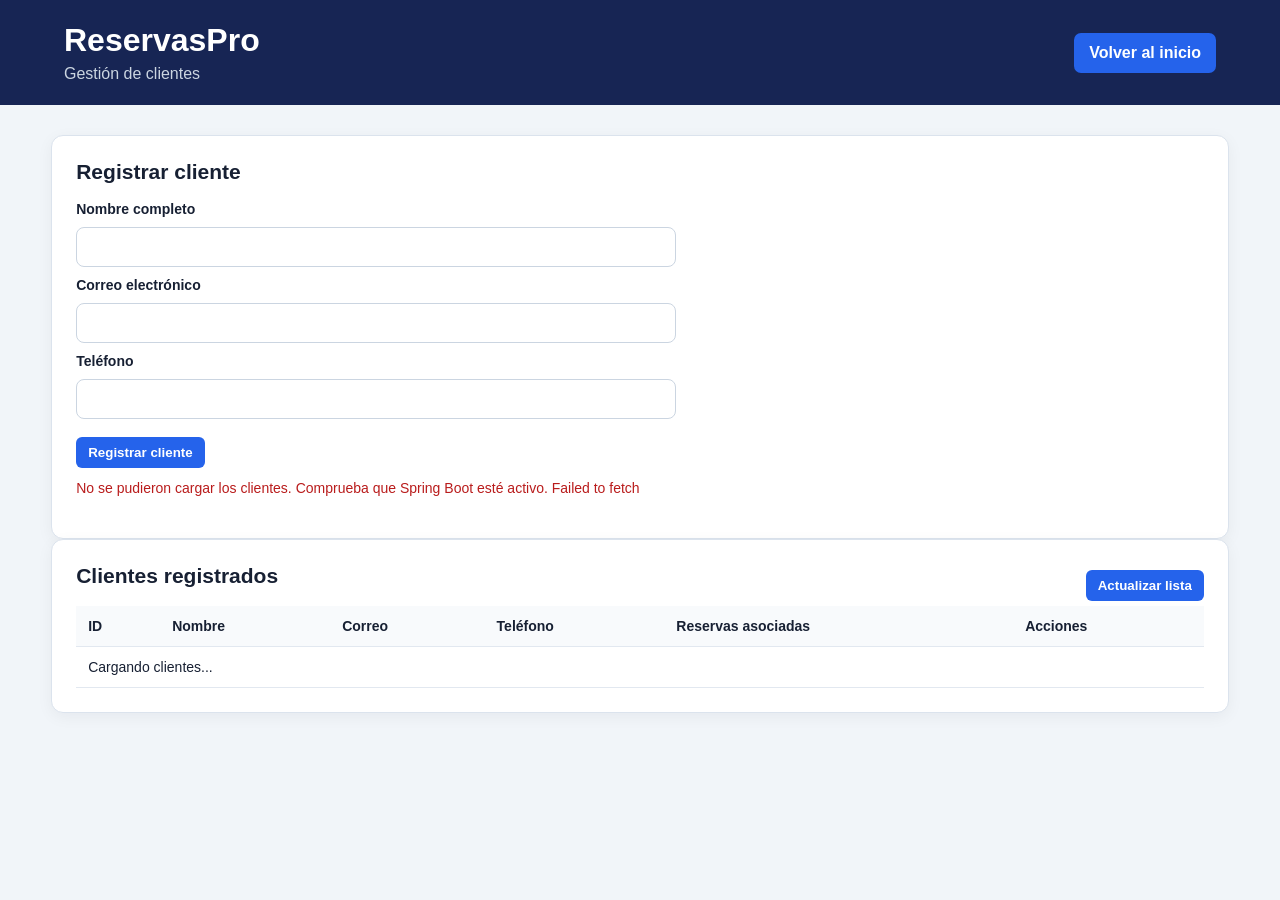
==== clientes/clientes.html @ a511786d "feat: completar gestion de clientes" ====
<!DOCTYPE html>
<html lang="es">
<head>
    <meta charset="UTF-8">
    <meta name="viewport" content="width=device-width, initial-scale=1.0">
    <title>ReservasPro | Clientes</title>

    <link rel="stylesheet" href="../CSS/global.css">
    <link rel="stylesheet" href="../CSS/clientes.css">
</head>
<body>
    <header class="encabezado">
        <div>
            <h1>ReservasPro</h1>
            <p>Gestión de clientes</p>
        </div>

        <a class="boton" href="../frontend/index.html">
            Volver al inicio
        </a>
    </header>

    <main class="contenedor">

        <section class="panel">
            <h2 id="tituloFormulario">Registrar cliente</h2>

            <form id="formCliente">
                <label for="nombre">Nombre completo</label>
                <input
                    id="nombre"
                    name="nombre"
                    type="text"
                    maxlength="100"
                    required
                >

                <label for="correo">Correo electrónico</label>
                <input
                    id="correo"
                    name="correo"
                    type="email"
                    maxlength="120"
                    required
                >

                <label for="telefono">Teléfono</label>
                <input
                    id="telefono"
                    name="telefono"
                    type="tel"
                    maxlength="20"
                    required
                >

                <div class="acciones-formulario">
                    <button id="btnGuardar" type="submit">
                        Registrar cliente
                    </button>

                    <button id="btnCancelar" type="button" hidden>
                        Cancelar edición
                    </button>
                </div>
            </form>

            <p id="mensaje" class="mensaje" role="status"
               aria-live="polite"></p>
        </section>

        <section class="panel">
            <div class="encabezado-tabla">
                <h2>Clientes registrados</h2>

                <button id="btnActualizar" type="button">
                    Actualizar lista
                </button>
            </div>

            <div class="tabla-contenedor">
                <table>
                    <thead>
                        <tr>
                            <th>ID</th>
                            <th>Nombre</th>
                            <th>Correo</th>
                            <th>Teléfono</th>
                            <th>Reservas asociadas</th>
                            <th>Acciones</th>
                        </tr>
                    </thead>

                    <tbody id="tablaClientes">
                        <tr>
                            <td colspan="6">Cargando clientes...</td>
                        </tr>
                    </tbody>
                </table>
            </div>
        </section>

    </main>

    <script src="clientes.js"></script>
</body>
</html>
---- CSS/global.css ----
:root {
    --primario: #2563eb;
    --primario-hover: #1d4ed8;
    --fondo: #f1f5f9;
    --superficie: #ffffff;
    --texto: #172033;
    --texto-secundario: #64748b;
    --borde: #dbe3ed;
    --verde: #15803d;
    --rojo: #b91c1c;
    --radio: 12px;
}

* {
    box-sizing: border-box;
}

body {
    margin: 0;
    font-family: Arial, Helvetica, sans-serif;
    background: var(--fondo);
    color: var(--texto);
}

.encabezado {
    background: #172554;
    color: white;
    padding: 22px 5%;
    display: flex;
    justify-content: space-between;
    align-items: center;
    gap: 16px;
}

.encabezado h1,
.encabezado p {
    margin: 0;
}

.encabezado p {
    margin-top: 6px;
    color: #cbd5e1;
}

.contenedor {
    width: min(1200px, 92%);
    margin: 30px auto;
}

.panel,
.tarjeta {
    background: var(--superficie);
    padding: 24px;
    border: 1px solid var(--borde);
    border-radius: var(--radio);
    box-shadow: 0 4px 16px rgb(15 23 42 / 5%);
}

h2 {
    margin-top: 0;
    font-size: 21px;
}

form {
    display: grid;
    gap: 10px;
    max-width: 600px;
}

label {
    font-size: 14px;
    font-weight: 600;
}

input,
select,
textarea {
    width: 100%;
    padding: 11px;
    border: 1px solid var(--borde);
    border-radius: 7px;
    background: white;
    color: var(--texto);
    font-size: 15px;
}

button,
.boton {
    display: inline-block;
    border: none;
    border-radius: 7px;
    background: var(--primario);
    color: white;
    padding: 11px 15px;
    font-weight: 600;
    text-decoration: none;
    cursor: pointer;
}

button:hover,
.boton:hover {
    background: var(--primario-hover);
}

button:disabled {
    opacity: .6;
    cursor: wait;
}

.secundario {
    background: #e2e8f0;
    color: var(--texto);
}

.secundario:hover {
    background: #cbd5e1;
}

.eliminar {
    background: var(--rojo);
}

.barra-titulo {
    display: flex;
    justify-content: space-between;
    align-items: center;
    gap: 12px;
}

.tabla-contenedor {
    overflow-x: auto;
}

table {
    width: 100%;
    border-collapse: collapse;
    font-size: 14px;
}

th,
td {
    padding: 13px 12px;
    border-bottom: 1px solid var(--borde);
    text-align: left;
}

th {
    background: #f8fafc;
}

.acciones {
    display: flex;
    gap: 6px;
}

.acciones button {
    padding: 7px 10px;
}

.mensaje {
    min-height: 20px;
    font-size: 14px;
}

.exito {
    color: var(--verde);
}

.error {
    color: var(--rojo);
}

.estado {
    font-size: 14px;
    background: #334155;
    border-radius: 20px;
    padding: 9px 13px;
    color: white;
}

.tarjetas {
    display: grid;
    grid-template-columns: repeat(auto-fit, minmax(220px, 1fr));
    gap: 20px;
}

.tarjeta p {
    color: var(--texto-secundario);
    line-height: 1.5;
}

[hidden] {
    display: none !important;
}

@media (max-width: 650px) {
    .encabezado {
        align-items: flex-start;
        flex-direction: column;
    }

    .panel,
    .tarjeta {
        padding: 16px;
    }

    .barra-titulo {
        align-items: flex-start;
        flex-direction: column;
    }
}
---- CSS/clientes.css ----
#formCliente {
    display: grid;
    gap: 10px;
}

#formCliente input {
    width: 100%;
    padding: 10px 12px;
    border: 1px solid #cbd5e1;
    border-radius: 8px;
    font: inherit;
    box-sizing: border-box;
}

#formCliente input:focus {
    outline: 2px solid #93c5fd;
    border-color: #2563eb;
}

.acciones-formulario,
.acciones {
    display: flex;
    flex-wrap: wrap;
    gap: 8px;
}

.acciones-formulario {
    margin-top: 8px;
}

.acciones button,
.acciones-formulario button,
.encabezado-tabla button {
    padding: 8px 12px;
    border: 0;
    border-radius: 6px;
    cursor: pointer;
}

.acciones .eliminar {
    background: #dc2626;
    color: white;
}

.acciones .eliminar:disabled {
    background: #9ca3af;
    cursor: not-allowed;
}

.encabezado-tabla {
    display: flex;
    justify-content: space-between;
    align-items: center;
    gap: 12px;
    flex-wrap: wrap;
}

.tabla-contenedor {
    overflow-x: auto;
}

.tabla-contenedor table {
    width: 100%;
    border-collapse: collapse;
}

.tabla-contenedor th,
.tabla-contenedor td {
    padding: 12px;
    border-bottom: 1px solid #e2e8f0;
    text-align: left;
}

.estado-reservas {
    display: inline-block;
    padding: 5px 9px;
    border-radius: 6px;
    font-size: 0.85rem;
    white-space: nowrap;
}

.estado-reservas.sin-reservas {
    color: #166534;
    background: #dcfce7;
}

.estado-reservas.con-reservas {
    color: #92400e;
    background: #fef3c7;
}

.estado-reservas.error-reservas {
    color: #991b1b;
    background: #fee2e2;
}

.mensaje {
    margin-top: 12px;
}

.mensaje.exito {
    color: #15803d;
}

.mensaje.error {
    color: #b91c1c;
}

button:disabled {
    opacity: 0.6;
    cursor: not-allowed;
}

[hidden] {
    display: none !important;
}
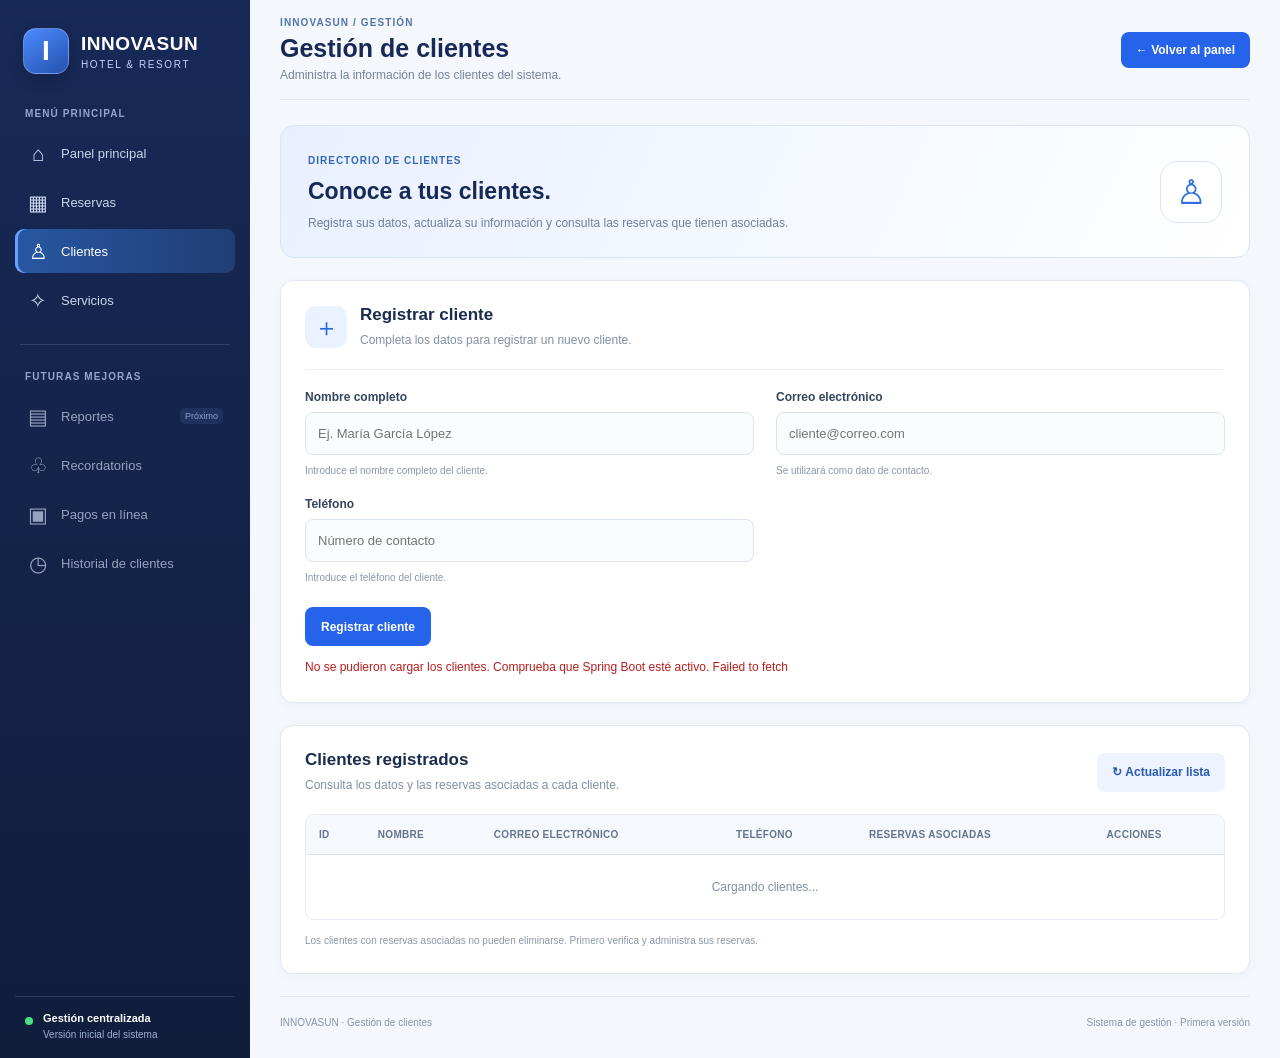
==== commit 9476f6c8: "feat: rediseñar interfaz de Hotel Innovasun" ====
--- a/clientes/clientes.html
+++ b/clientes/clientes.html
@@ -3,87 +3,232 @@
 <head>
     <meta charset="UTF-8">
     <meta name="viewport" content="width=device-width, initial-scale=1.0">
-    <title>ReservasPro | Clientes</title>
+    <meta name="theme-color" content="#172957">
+
+    <title>INNOVASUN | Clientes</title>
 
     <link rel="stylesheet" href="../CSS/global.css">
     <link rel="stylesheet" href="../CSS/clientes.css">
+    <script src="clientes.js" defer></script>
 </head>
-<body>
-    <header class="encabezado">
-        <div>
-            <h1>ReservasPro</h1>
-            <p>Gestión de clientes</p>
+
+<body class="pagina-dashboard pagina-modulo">
+
+<div class="dashboard-layout">
+
+    
+    <aside class="menu-lateral">
+
+        <a class="marca" href="../frontend/index.html">
+            <div class="marca-logo" aria-hidden="true">I</div>
+            <div class="marca-texto">
+                <strong>INNOVASUN</strong>
+                <span>HOTEL &amp; RESORT</span>
+            </div>
+        </a>
+
+        <div class="menu-etiqueta">MENÚ PRINCIPAL</div>
+
+        <nav class="navegacion" aria-label="Menú principal">
+
+            <a class="nav-enlace" href="../frontend/index.html">
+                <span class="nav-icono">⌂</span>
+                Panel principal
+            </a>
+
+            <a class="nav-enlace" href="../reservas/reservas.html">
+                <span class="nav-icono">▦</span>
+                Reservas
+            </a>
+
+            <a class="nav-enlace activo" href="clientes.html">
+                <span class="nav-icono">♙</span>
+                Clientes
+            </a>
+
+            <a class="nav-enlace" href="../servicios/servicios.html">
+                <span class="nav-icono">✧</span>
+                Servicios
+            </a>
+
+        </nav>
+
+        <div class="menu-separador"></div>
+
+        <div class="menu-etiqueta">FUTURAS MEJORAS</div>
+
+        <nav class="navegacion" aria-label="Funcionalidades futuras">
+
+            <span class="nav-enlace nav-pendiente">
+                <span class="nav-icono">▤</span>
+                Reportes
+                <span class="nav-tag">Próximo</span>
+            </span>
+
+            <span class="nav-enlace nav-pendiente">
+                <span class="nav-icono">♧</span>
+                Recordatorios
+            </span>
+
+            <span class="nav-enlace nav-pendiente">
+                <span class="nav-icono">▣</span>
+                Pagos en línea
+            </span>
+
+            <span class="nav-enlace nav-pendiente">
+                <span class="nav-icono">◷</span>
+                Historial de clientes
+            </span>
+
+        </nav>
+
+        <div class="menu-pie">
+            <div class="indicador-conexion"></div>
+            <div>
+                <strong>Gestión centralizada</strong>
+                <span>Versión inicial del sistema</span>
+            </div>
         </div>
 
-        <a class="boton" href="../frontend/index.html">
-            Volver al inicio
-        </a>
-    </header>
-
-    <main class="contenedor">
-
-        <section class="panel">
-            <h2 id="tituloFormulario">Registrar cliente</h2>
-
-            <form id="formCliente">
-                <label for="nombre">Nombre completo</label>
-                <input
-                    id="nombre"
-                    name="nombre"
-                    type="text"
-                    maxlength="100"
-                    required
-                >
-
-                <label for="correo">Correo electrónico</label>
-                <input
-                    id="correo"
-                    name="correo"
-                    type="email"
-                    maxlength="120"
-                    required
-                >
-
-                <label for="telefono">Teléfono</label>
-                <input
-                    id="telefono"
-                    name="telefono"
-                    type="tel"
-                    maxlength="20"
-                    required
-                >
+    </aside>
+
+    
+    <main class="dashboard-contenido">
+
+        <header class="dashboard-header">
+
+            <div>
+                <p class="texto-superior">INNOVASUN / GESTIÓN</p>
+                <h1>Gestión de clientes</h1>
+                <p class="subtitulo-header">
+                    Administra la información de los clientes del sistema.
+                </p>
+            </div>
+
+            <a class="boton boton-volver" href="../frontend/index.html">
+                ← Volver al panel
+            </a>
+
+        </header>
+
+        
+        <section class="clientes-bienvenida">
+            <div>
+                <span class="clientes-etiqueta">DIRECTORIO DE CLIENTES</span>
+                <h2>Conoce a tus clientes.</h2>
+                <p>
+                    Registra sus datos, actualiza su información
+                    y consulta las reservas que tienen asociadas.
+                </p>
+            </div>
+
+            <div class="clientes-icono" aria-hidden="true">♙</div>
+        </section>
+
+        <!-- FORMULARIO -->
+        <section class="clientes-panel">
+
+            <div class="clientes-panel-header">
+                <div class="clientes-panel-icono">＋</div>
+                <div>
+                    <h2 id="tituloFormulario">Registrar cliente</h2>
+                    <p>
+                        Completa los datos para registrar un nuevo cliente.
+                    </p>
+                </div>
+            </div>
+
+            <form id="formCliente" class="form-cliente">
+
+                <div class="campo-cliente">
+                    <label for="nombre">Nombre completo</label>
+                    <input
+                        id="nombre"
+                        name="nombre"
+                        type="text"
+                        maxlength="100"
+                        placeholder="Ej. María García López"
+                        autocomplete="name"
+                        required
+                    >
+                    <small>Introduce el nombre completo del cliente.</small>
+                </div>
+
+                <div class="campo-cliente">
+                    <label for="correo">Correo electrónico</label>
+                    <input
+                        id="correo"
+                        name="correo"
+                        type="email"
+                        maxlength="120"
+                        placeholder="cliente@correo.com"
+                        autocomplete="email"
+                        required
+                    >
+                    <small>Se utilizará como dato de contacto.</small>
+                </div>
+
+                <div class="campo-cliente">
+                    <label for="telefono">Teléfono</label>
+                    <input
+                        id="telefono"
+                        name="telefono"
+                        type="tel"
+                        maxlength="20"
+                        placeholder="Número de contacto"
+                        autocomplete="tel"
+                        required
+                    >
+                    <small>Introduce el teléfono del cliente.</small>
+                </div>
 
                 <div class="acciones-formulario">
+
                     <button id="btnGuardar" type="submit">
                         Registrar cliente
                     </button>
 
-                    <button id="btnCancelar" type="button" hidden>
+                    <button
+                        id="btnCancelar"
+                        type="button"
+                        class="secundario"
+                        hidden
+                    >
                         Cancelar edición
                     </button>
-                </div>
+
+                </div>
+
             </form>
 
             <p id="mensaje" class="mensaje" role="status"
                aria-live="polite"></p>
+
         </section>
 
-        <section class="panel">
+        
+        <section class="clientes-panel">
+
             <div class="encabezado-tabla">
-                <h2>Clientes registrados</h2>
-
-                <button id="btnActualizar" type="button">
-                    Actualizar lista
+                <div>
+                    <h2>Clientes registrados</h2>
+                    <p>Consulta los datos y las reservas asociadas a cada cliente.</p>
+                </div>
+
+                <button id="btnActualizar" type="button" class="secundario">
+                    ↻ Actualizar lista
                 </button>
             </div>
 
-            <div class="tabla-contenedor">
-                <table>
+            <div class="tabla-contenedor tabla-clientes-contenedor">
+
+                <table class="tabla-clientes">
+
                     <thead>
                         <tr>
                             <th>ID</th>
                             <th>Nombre</th>
-                            <th>Correo</th>
+                            <th>Correo electrónico</th>
                             <th>Teléfono</th>
                             <th>Reservas asociadas</th>
                             <th>Acciones</th>
@@ -95,12 +240,26 @@
                             <td colspan="6">Cargando clientes...</td>
                         </tr>
                     </tbody>
+
                 </table>
-            </div>
+
+            </div>
+
+            <p class="nota-tabla">
+                Los clientes con reservas asociadas no pueden eliminarse.
+                Primero verifica y administra sus reservas.
+            </p>
+
         </section>
 
+        <footer class="dashboard-footer">
+            <span>INNOVASUN · Gestión de clientes</span>
+            <span>Sistema de gestión · Primera versión</span>
+        </footer>
+
     </main>
 
-    <script src="clientes.js"></script>
+</div>
+
 </body>
 </html>
--- a/CSS/global.css
+++ b/CSS/global.css
@@ -208,4 +208,755 @@
         align-items: flex-start;
         flex-direction: column;
     }
+}
+
+
+.pagina-dashboard {
+    --hotel-azul: #172957;
+    --hotel-azul-claro: #24477e;
+    --hotel-acento: #3675ee;
+    --hotel-fondo: #f4f7fc;
+    --hotel-borde: #e1e8f2;
+    background: var(--hotel-fondo);
+    min-height: 100vh;
+}
+
+.pagina-dashboard .dashboard-layout {
+    min-height: 100vh;
+    display: grid;
+    grid-template-columns: 250px minmax(0, 1fr);
+}
+
+/* Menú lateral */
+
+.pagina-dashboard .menu-lateral {
+    background: linear-gradient(180deg, #172957 0%, #101d3b 100%);
+    color: #fff;
+    padding: 25px 15px 18px;
+    display: flex;
+    flex-direction: column;
+    min-height: 100vh;
+}
+
+.pagina-dashboard .marca {
+    display: flex;
+    align-items: center;
+    gap: 12px;
+    padding: 3px 8px 30px;
+    text-decoration: none;
+    color: white;
+}
+
+.pagina-dashboard .marca-logo {
+    width: 46px;
+    height: 46px;
+    flex-shrink: 0;
+    display: grid;
+    place-items: center;
+    border-radius: 13px;
+    background: linear-gradient(145deg, #4c8bff, #2451ad);
+    border: 1px solid rgb(255 255 255 / 25%);
+    font-size: 28px;
+    font-weight: 800;
+    box-shadow: 0 5px 15px rgb(0 0 0 / 15%);
+}
+
+.pagina-dashboard .marca-texto {
+    display: flex;
+    flex-direction: column;
+    gap: 4px;
+}
+
+.pagina-dashboard .marca-texto strong {
+    font-size: 19px;
+    letter-spacing: .5px;
+}
+
+.pagina-dashboard .marca-texto span {
+    font-size: 10px;
+    letter-spacing: 1.6px;
+    color: #c0d4ff;
+}
+
+.pagina-dashboard .menu-etiqueta {
+    padding: 0 10px;
+    margin: 4px 0 12px;
+    color: #91a6cc;
+    font-size: 10px;
+    font-weight: 700;
+    letter-spacing: 1.1px;
+}
+
+.pagina-dashboard .navegacion {
+    display: grid;
+    gap: 5px;
+}
+
+.pagina-dashboard .nav-enlace {
+    display: flex;
+    align-items: center;
+    gap: 12px;
+    min-height: 44px;
+    padding: 10px 12px;
+    border-radius: 9px;
+    color: #c8d5ec;
+    text-decoration: none;
+    font-size: 13px;
+    transition: background .2s, color .2s;
+}
+
+.pagina-dashboard .nav-enlace:hover {
+    background: rgb(255 255 255 / 8%);
+    color: white;
+}
+
+.pagina-dashboard .nav-enlace.activo {
+    color: #fff;
+    background: linear-gradient(90deg, #2857a3, #203e73);
+    box-shadow: inset 3px 0 #69a0ff;
+}
+
+.pagina-dashboard .nav-icono {
+    width: 22px;
+    text-align: center;
+    font-size: 21px;
+    line-height: 1;
+}
+
+.pagina-dashboard .menu-separador {
+    height: 1px;
+    background: rgb(255 255 255 / 12%);
+    margin: 22px 5px;
+}
+
+.pagina-dashboard .nav-pendiente {
+    cursor: default;
+    opacity: .72;
+}
+
+.pagina-dashboard .nav-pendiente:hover {
+    background: transparent;
+}
+
+.pagina-dashboard .nav-tag {
+    margin-left: auto;
+    color: #b9d0ff;
+    background: rgb(83 130 211 / 22%);
+    border-radius: 5px;
+    padding: 3px 5px;
+    font-size: 9px;
+}
+
+.pagina-dashboard .menu-pie {
+    margin-top: auto;
+    padding: 15px 10px 0;
+    display: flex;
+    gap: 10px;
+    align-items: flex-start;
+    border-top: 1px solid rgb(255 255 255 / 12%);
+}
+
+.pagina-dashboard .indicador-conexion {
+    width: 8px;
+    height: 8px;
+    border-radius: 50%;
+    background: #4ade80;
+    margin-top: 5px;
+}
+
+.pagina-dashboard .menu-pie div:last-child {
+    display: grid;
+    gap: 5px;
+}
+
+.pagina-dashboard .menu-pie strong {
+    font-size: 11px;
+}
+
+.pagina-dashboard .menu-pie span {
+    color: #9db1d4;
+    font-size: 10px;
+}
+
+/* Área principal */
+
+.pagina-dashboard .dashboard-contenido {
+    min-width: 0;
+    padding: 0 30px;
+}
+
+.pagina-dashboard .dashboard-header {
+    min-height: 100px;
+    display: flex;
+    align-items: center;
+    justify-content: space-between;
+    gap: 20px;
+    border-bottom: 1px solid var(--hotel-borde);
+    margin-bottom: 25px;
+}
+
+.pagina-dashboard .texto-superior,
+.pagina-dashboard .etiqueta-seccion {
+    color: #5274ac;
+    font-size: 10px;
+    font-weight: 700;
+    letter-spacing: 1.1px;
+}
+
+.pagina-dashboard .texto-superior {
+    margin: 0 0 6px;
+}
+
+.pagina-dashboard .dashboard-header h1 {
+    margin: 0;
+    font-size: 25px;
+    color: var(--hotel-azul);
+}
+
+.pagina-dashboard .subtitulo-header {
+    margin: 5px 0 0;
+    color: #75839a;
+    font-size: 12px;
+}
+
+.pagina-dashboard .header-derecha {
+    display: flex;
+    align-items: center;
+    gap: 11px;
+}
+
+.pagina-dashboard .perfil-avatar {
+    width: 40px;
+    height: 40px;
+    border-radius: 50%;
+    display: grid;
+    place-items: center;
+    color: #24477e;
+    background: #e3ecff;
+    border: 1px solid #ccdcfa;
+    font-weight: 700;
+}
+
+.pagina-dashboard .perfil-info {
+    display: grid;
+    gap: 4px;
+}
+
+.pagina-dashboard .perfil-info strong {
+    color: var(--hotel-azul);
+    font-size: 12px;
+}
+
+.pagina-dashboard .perfil-info span {
+    color: #8190a7;
+    font-size: 10px;
+}
+
+/* Bienvenida */
+
+.pagina-dashboard .bienvenida {
+    position: relative;
+    overflow: hidden;
+    padding: 27px 30px;
+    margin-bottom: 30px;
+    border-radius: 15px;
+    background: linear-gradient(115deg, #e7efff, #f7f9ff 75%);
+    border: 1px solid #d8e4fa;
+    display: flex;
+    align-items: center;
+    justify-content: space-between;
+}
+
+.pagina-dashboard .bienvenida h2 {
+    margin: 10px 0 8px;
+    font-size: 25px;
+    color: #172957;
+}
+
+.pagina-dashboard .bienvenida p {
+    margin: 0;
+    font-size: 13px;
+    color: #657793;
+    line-height: 1.6;
+}
+
+.pagina-dashboard .bienvenida-icono {
+    width: 72px;
+    height: 72px;
+    flex-shrink: 0;
+    border-radius: 22px;
+    display: grid;
+    place-items: center;
+    background: rgb(255 255 255 / 75%);
+    color: #3675ee;
+    font-size: 39px;
+    border: 1px solid #d6e3fa;
+}
+
+/* Secciones y tarjetas */
+
+.pagina-dashboard .seccion-dashboard {
+    margin-bottom: 30px;
+}
+
+.pagina-dashboard .titulo-seccion {
+    display: flex;
+    align-items: center;
+    justify-content: space-between;
+    gap: 15px;
+    margin-bottom: 16px;
+}
+
+.pagina-dashboard .titulo-seccion h2 {
+    color: #1b2c4e;
+    font-size: 17px;
+    margin: 0;
+}
+
+.pagina-dashboard .titulo-seccion p {
+    color: #8190a5;
+    font-size: 12px;
+    margin: 6px 0 0;
+}
+
+.pagina-dashboard .estado-version {
+    padding: 7px 10px;
+    border-radius: 7px;
+    background: #e8efff;
+    color: #315fbb;
+    font-size: 10px;
+    font-weight: 700;
+    white-space: nowrap;
+}
+
+.pagina-dashboard .indicadores-grid {
+    display: grid;
+    grid-template-columns: repeat(3, minmax(0, 1fr));
+    gap: 18px;
+}
+
+.pagina-dashboard .indicador-card {
+    padding: 21px;
+    border: 1px solid var(--hotel-borde);
+    border-radius: 13px;
+    background: white;
+    box-shadow: 0 3px 12px rgb(30 55 90 / 3%);
+    transition: transform .2s, box-shadow .2s;
+}
+
+.pagina-dashboard .indicador-card:hover {
+    transform: translateY(-3px);
+    box-shadow: 0 8px 20px rgb(30 55 90 / 8%);
+}
+
+.pagina-dashboard .indicador-cabecera {
+    display: flex;
+    align-items: center;
+    justify-content: space-between;
+    gap: 10px;
+}
+
+.pagina-dashboard .indicador-icono {
+    width: 43px;
+    height: 43px;
+    border-radius: 12px;
+    display: grid;
+    place-items: center;
+    font-size: 25px;
+}
+
+.pagina-dashboard .icono-azul {
+    color: #2865dc;
+    background: #eaf1ff;
+}
+
+.pagina-dashboard .icono-verde {
+    color: #12845c;
+    background: #e6f8f0;
+}
+
+.pagina-dashboard .icono-morado {
+    color: #8051d5;
+    background: #f0eaff;
+}
+
+.pagina-dashboard .indicador-etiqueta {
+    color: #96a2b5;
+    font-size: 9px;
+    font-weight: 700;
+    letter-spacing: .6px;
+}
+
+.pagina-dashboard .indicador-card h3 {
+    margin: 19px 0 8px;
+    color: #1b2c4e;
+    font-size: 16px;
+}
+
+.pagina-dashboard .indicador-card > p {
+    min-height: 38px;
+    margin: 0 0 18px;
+    color: #78869b;
+    font-size: 12px;
+    line-height: 1.6;
+}
+
+.pagina-dashboard .indicador-enlace {
+    display: flex;
+    align-items: center;
+    justify-content: space-between;
+    gap: 10px;
+    padding-top: 13px;
+    border-top: 1px solid #edf0f6;
+    color: #2865dc;
+    font-size: 12px;
+    font-weight: 700;
+    text-decoration: none;
+}
+
+.pagina-dashboard .indicador-enlace span {
+    font-size: 18px;
+}
+
+.pagina-dashboard .indicador-enlace:hover {
+    color: #173f99;
+}
+
+/* Accesos rápidos */
+
+.pagina-dashboard .accesos-grid {
+    display: grid;
+    grid-template-columns: repeat(3, minmax(0, 1fr));
+    gap: 15px;
+}
+
+.pagina-dashboard .acceso-card {
+    display: flex;
+    align-items: center;
+    gap: 12px;
+    min-width: 0;
+    padding: 17px 15px;
+    border: 1px solid var(--hotel-borde);
+    border-radius: 12px;
+    background: white;
+    color: #1b2c4e;
+    text-decoration: none;
+    transition: transform .2s, box-shadow .2s;
+}
+
+.pagina-dashboard .acceso-card:hover {
+    transform: translateY(-2px);
+    box-shadow: 0 6px 15px rgb(30 55 90 / 7%);
+}
+
+.pagina-dashboard .acceso-icono {
+    width: 39px;
+    height: 39px;
+    flex-shrink: 0;
+    border-radius: 10px;
+    display: grid;
+    place-items: center;
+    font-size: 24px;
+    font-weight: 500;
+}
+
+.pagina-dashboard .acceso-azul .acceso-icono {
+    background: #eaf1ff;
+    color: #2865dc;
+}
+
+.pagina-dashboard .acceso-verde .acceso-icono {
+    background: #e6f8f0;
+    color: #12845c;
+}
+
+.pagina-dashboard .acceso-morado .acceso-icono {
+    background: #f0eaff;
+    color: #8051d5;
+}
+
+.pagina-dashboard .acceso-card > span:nth-child(2) {
+    flex: 1;
+    min-width: 0;
+    display: grid;
+    gap: 5px;
+}
+
+.pagina-dashboard .acceso-card strong {
+    font-size: 12px;
+}
+
+.pagina-dashboard .acceso-card small {
+    color: #8491a5;
+    font-size: 10px;
+    line-height: 1.5;
+}
+
+.pagina-dashboard .acceso-flecha {
+    color: #7088b5;
+    font-size: 18px;
+}
+
+/* Futuras mejoras */
+
+.pagina-dashboard .mejoras-grid {
+    display: grid;
+    grid-template-columns: repeat(2, minmax(0, 1fr));
+    gap: 14px;
+}
+
+.pagina-dashboard .mejora-card {
+    display: flex;
+    align-items: flex-start;
+    gap: 14px;
+    padding: 18px;
+    background: white;
+    border: 1px solid var(--hotel-borde);
+    border-radius: 12px;
+}
+
+.pagina-dashboard .mejora-icono {
+    width: 40px;
+    height: 40px;
+    flex-shrink: 0;
+    border-radius: 10px;
+    background: #eef3ff;
+    color: #3869bf;
+    display: grid;
+    place-items: center;
+    font-size: 23px;
+}
+
+.pagina-dashboard .mejora-card h3 {
+    margin: 2px 0 7px;
+    color: #243653;
+    font-size: 13px;
+}
+
+.pagina-dashboard .mejora-card p {
+    margin: 0 0 10px;
+    color: #8190a5;
+    font-size: 11px;
+    line-height: 1.6;
+}
+
+.pagina-dashboard .mejora-estado {
+    display: inline-block;
+    padding: 5px 8px;
+    border-radius: 5px;
+    color: #526a96;
+    background: #edf2fb;
+    font-size: 10px;
+    font-weight: 700;
+}
+
+/* Pie de página */
+
+.pagina-dashboard .dashboard-footer {
+    padding: 20px 0;
+    border-top: 1px solid var(--hotel-borde);
+    display: flex;
+    justify-content: space-between;
+    gap: 15px;
+    color: #8794a8;
+    font-size: 10px;
+}
+
+
+
+@media (max-width: 1100px) {
+    .pagina-dashboard .dashboard-layout {
+        grid-template-columns: 215px minmax(0, 1fr);
+    }
+
+    .pagina-dashboard .dashboard-contenido {
+        padding: 0 20px;
+    }
+
+    .pagina-dashboard .indicadores-grid {
+        gap: 12px;
+    }
+
+    .pagina-dashboard .indicador-card {
+        padding: 16px;
+    }
+
+    .pagina-dashboard .accesos-grid {
+        grid-template-columns: 1fr;
+    }
+}
+
+/* Adaptación a móviles */
+
+@media (max-width: 700px) {
+    .pagina-dashboard .dashboard-layout {
+        grid-template-columns: 1fr;
+    }
+
+    .pagina-dashboard .menu-lateral {
+        min-height: auto;
+        padding: 16px;
+    }
+
+    .pagina-dashboard .marca {
+        padding: 0 5px 17px;
+    }
+
+    .pagina-dashboard .navegacion {
+        grid-template-columns: repeat(2, minmax(0, 1fr));
+    }
+
+    .pagina-dashboard .menu-etiqueta {
+        margin-top: 10px;
+    }
+
+    .pagina-dashboard .menu-separador {
+        margin: 15px 5px;
+    }
+
+    .pagina-dashboard .menu-pie {
+        margin-top: 18px;
+    }
+
+    .pagina-dashboard .dashboard-contenido {
+        padding: 0 15px;
+    }
+
+    .pagina-dashboard .dashboard-header {
+        min-height: auto;
+        padding: 22px 0;
+        align-items: flex-start;
+    }
+
+    .pagina-dashboard .dashboard-header h1 {
+        font-size: 21px;
+    }
+
+    .pagina-dashboard .perfil-info {
+        display: none;
+    }
+
+    .pagina-dashboard .bienvenida {
+        padding: 22px 18px;
+    }
+
+    .pagina-dashboard .bienvenida h2 {
+        font-size: 21px;
+    }
+
+    .pagina-dashboard .bienvenida-icono {
+        width: 48px;
+        height: 48px;
+        font-size: 27px;
+        border-radius: 14px;
+    }
+
+    .pagina-dashboard .indicadores-grid {
+        grid-template-columns: 1fr;
+    }
+
+    .pagina-dashboard .indicador-card > p {
+        min-height: 0;
+    }
+
+    .pagina-dashboard .mejoras-grid {
+        grid-template-columns: 1fr;
+    }
+
+    .pagina-dashboard .titulo-seccion {
+        align-items: flex-start;
+        flex-direction: column;
+    }
+
+    .pagina-dashboard .dashboard-footer {
+        flex-direction: column;
+    }
+}
+.pagina-dashboard .actividad-grid {
+    display: grid;
+    grid-template-columns: repeat(4, minmax(0, 1fr));
+    gap: 15px;
+}
+
+.pagina-dashboard .actividad-card {
+    display: flex;
+    align-items: flex-start;
+    gap: 13px;
+    min-width: 0;
+    padding: 20px 17px;
+    background: #fff;
+    border: 1px solid var(--hotel-borde);
+    border-radius: 12px;
+    box-shadow: 0 3px 12px rgb(30 55 90 / 3%);
+}
+
+.pagina-dashboard .actividad-icono {
+    display: grid;
+    flex-shrink: 0;
+    width: 40px;
+    height: 40px;
+    place-items: center;
+    border-radius: 11px;
+    font-size: 23px;
+}
+
+.pagina-dashboard .actividad-azul {
+    background: #eaf1ff;
+    color: #2865dc;
+}
+
+.pagina-dashboard .actividad-verde {
+    background: #e6f8f0;
+    color: #12845c;
+}
+
+.pagina-dashboard .actividad-morado {
+    background: #f0eaff;
+    color: #8051d5;
+}
+
+.pagina-dashboard .actividad-ambar {
+    background: #fff4dc;
+    color: #b7791f;
+}
+
+.pagina-dashboard .actividad-info {
+    display: grid;
+    gap: 7px;
+    min-width: 0;
+}
+
+.pagina-dashboard .actividad-label {
+    color: #71809a;
+    font-size: 11px;
+    line-height: 1.5;
+}
+
+.pagina-dashboard .actividad-info strong {
+    color: #172957;
+    font-size: 26px;
+    line-height: 1.2;
+}
+
+.pagina-dashboard .actividad-info small {
+    color: #8997ac;
+    font-size: 10px;
+    line-height: 1.5;
+    overflow-wrap: anywhere;
+}
+
+@media (max-width: 1200px) {
+    .pagina-dashboard .actividad-grid {
+        grid-template-columns: repeat(2, minmax(0, 1fr));
+    }
+}
+
+@media (max-width: 700px) {
+    .pagina-dashboard .actividad-grid {
+        grid-template-columns: 1fr;
+    }
+
+    .pagina-dashboard .actividad-card {
+        padding: 16px;
+    }
 }
--- a/CSS/clientes.css
+++ b/CSS/clientes.css
@@ -1,116 +1,429 @@
-#formCliente {
-    display: grid;
-    gap: 10px;
-}
-
-#formCliente input {
-    width: 100%;
-    padding: 10px 12px;
-    border: 1px solid #cbd5e1;
+.pagina-modulo .dashboard-contenido {
+    padding-bottom: 10px;
+}
+
+.pagina-modulo .boton-volver {
+    white-space: nowrap;
+    font-size: 12px;
     border-radius: 8px;
-    font: inherit;
-    box-sizing: border-box;
-}
-
-#formCliente input:focus {
-    outline: 2px solid #93c5fd;
-    border-color: #2563eb;
-}
-
-.acciones-formulario,
-.acciones {
-    display: flex;
-    flex-wrap: wrap;
-    gap: 8px;
-}
-
-.acciones-formulario {
-    margin-top: 8px;
-}
-
-.acciones button,
-.acciones-formulario button,
-.encabezado-tabla button {
-    padding: 8px 12px;
-    border: 0;
-    border-radius: 6px;
-    cursor: pointer;
-}
-
-.acciones .eliminar {
-    background: #dc2626;
-    color: white;
-}
-
-.acciones .eliminar:disabled {
-    background: #9ca3af;
-    cursor: not-allowed;
-}
-
-.encabezado-tabla {
+}
+
+/* Bienvenida */
+
+.pagina-modulo .clientes-bienvenida {
     display: flex;
     justify-content: space-between;
     align-items: center;
-    gap: 12px;
+    gap: 20px;
+    padding: 24px 27px;
+    margin-bottom: 22px;
+    border: 1px solid #d9e5fa;
+    border-radius: 14px;
+    background: linear-gradient(115deg, #e8f0ff, #ffffff);
+}
+
+.pagina-modulo .clientes-etiqueta {
+    color: #3568bd;
+    font-size: 10px;
+    font-weight: 700;
+    letter-spacing: 1px;
+}
+
+.pagina-modulo .clientes-bienvenida h2 {
+    margin: 10px 0 8px;
+    color: #172957;
+    font-size: 23px;
+}
+
+.pagina-modulo .clientes-bienvenida p {
+    max-width: 600px;
+    margin: 0;
+    color: #71809a;
+    font-size: 12px;
+    line-height: 1.7;
+}
+
+.pagina-modulo .clientes-icono {
+    display: grid;
+    place-items: center;
+    width: 62px;
+    height: 62px;
+    flex-shrink: 0;
+    border-radius: 17px;
+    color: #2f6de0;
+    background: #fff;
+    border: 1px solid #d9e5fa;
+    font-size: 34px;
+}
+
+/* Paneles */
+
+.pagina-modulo .clientes-panel {
+    padding: 24px;
+    margin-bottom: 22px;
+    background: #fff;
+    border: 1px solid #e1e8f2;
+    border-radius: 13px;
+    box-shadow: 0 3px 12px rgb(30 55 90 / 3%);
+}
+
+.pagina-modulo .clientes-panel-header {
+    display: flex;
+    align-items: center;
+    gap: 13px;
+    padding-bottom: 20px;
+    margin-bottom: 20px;
+    border-bottom: 1px solid #edf1f7;
+}
+
+.pagina-modulo .clientes-panel-icono {
+    width: 42px;
+    height: 42px;
+    display: grid;
+    place-items: center;
+    flex-shrink: 0;
+    border-radius: 11px;
+    background: #eaf1ff;
+    color: #2865dc;
+    font-size: 25px;
+}
+
+.pagina-modulo .clientes-panel-header h2,
+.pagina-modulo .encabezado-tabla h2 {
+    margin: 0;
+    color: #1b2c4e;
+    font-size: 17px;
+}
+
+.pagina-modulo .clientes-panel-header p,
+.pagina-modulo .encabezado-tabla p {
+    margin: 6px 0 0;
+    color: #8190a5;
+    font-size: 12px;
+    line-height: 1.5;
+}
+
+/* Formulario */
+
+.pagina-modulo #formCliente.form-cliente {
+    display: grid;
+    grid-template-columns: repeat(2, minmax(0, 1fr));
+    gap: 19px 22px;
+    max-width: none;
+    margin: 0;
+}
+
+.pagina-modulo .campo-cliente {
+    min-width: 0;
+    display: flex;
+    flex-direction: column;
+    gap: 8px;
+}
+
+.pagina-modulo .campo-cliente label {
+    color: #34445f;
+    font-size: 12px;
+    font-weight: 700;
+}
+
+.pagina-modulo .campo-cliente input {
+    width: 100%;
+    min-height: 43px;
+    padding: 11px 12px;
+    box-sizing: border-box;
+    border: 1px solid #dce4f0;
+    border-radius: 8px;
+    background: #fbfcff;
+    color: #243653;
+    font: inherit;
+    font-size: 13px;
+    transition: border-color .2s, box-shadow .2s;
+}
+
+.pagina-modulo .campo-cliente input:focus {
+    outline: none;
+    border-color: #5386eb;
+    box-shadow: 0 0 0 3px rgb(53 111 224 / 12%);
+    background: #fff;
+}
+
+.pagina-modulo .campo-cliente small {
+    color: #8a97aa;
+    font-size: 10px;
+    line-height: 1.5;
+}
+
+.pagina-modulo .acciones-formulario {
+    grid-column: 1 / -1;
+    display: flex;
+    align-items: center;
     flex-wrap: wrap;
-}
-
-.tabla-contenedor {
+    gap: 10px;
+    margin-top: 3px;
+}
+
+.pagina-modulo .acciones-formulario button {
+    min-height: 39px;
+    padding: 10px 16px;
+    border: 0;
+    border-radius: 8px;
+    font-size: 12px;
+    font-weight: 600;
+    cursor: pointer;
+}
+
+.pagina-modulo .acciones-formulario button:focus-visible,
+.pagina-modulo .encabezado-tabla button:focus-visible,
+.pagina-modulo .tabla-clientes button:focus-visible {
+    outline: 3px solid #b7d0ff;
+    outline-offset: 2px;
+}
+
+.pagina-modulo #btnCancelar {
+    background: #edf1f7;
+    color: #465873;
+}
+
+.pagina-modulo #btnCancelar:hover {
+    background: #dfe6f0;
+}
+
+.pagina-modulo #formCliente button:disabled,
+.pagina-modulo #btnActualizar:disabled,
+.pagina-modulo .tabla-clientes button:disabled {
+    opacity: .6;
+    cursor: not-allowed;
+}
+
+.pagina-modulo #mensaje {
+    margin: 12px 0 0;
+    overflow-wrap: anywhere;
+    font-size: 12px;
+    line-height: 1.6;
+}
+
+.pagina-modulo #mensaje:empty {
+    display: none;
+}
+
+.pagina-modulo #mensaje.exito {
+    color: #15803d;
+}
+
+.pagina-modulo #mensaje.error {
+    color: #b91c1c;
+}
+
+/* Encabezado del listado */
+
+.pagina-modulo .encabezado-tabla {
+    display: flex;
+    justify-content: space-between;
+    align-items: center;
+    flex-wrap: wrap;
+    gap: 15px;
+    margin-bottom: 20px;
+}
+
+.pagina-modulo .encabezado-tabla button {
+    min-height: 39px;
+    padding: 10px 15px;
+    border: 0;
+    border-radius: 8px;
+    font-size: 12px;
+    font-weight: 600;
+    cursor: pointer;
+}
+
+.pagina-modulo .encabezado-tabla button.secundario {
+    background: #edf3ff;
+    color: #285ab5;
+}
+
+.pagina-modulo .encabezado-tabla button.secundario:hover {
+    background: #dce8ff;
+}
+
+/* Tabla */
+
+.pagina-modulo .tabla-clientes-contenedor {
+    width: 100%;
     overflow-x: auto;
-}
-
-.tabla-contenedor table {
+    border: 1px solid #e6ebf3;
+    border-radius: 9px;
+}
+
+.pagina-modulo .tabla-clientes {
     width: 100%;
+    min-width: 850px;
     border-collapse: collapse;
-}
-
-.tabla-contenedor th,
-.tabla-contenedor td {
-    padding: 12px;
-    border-bottom: 1px solid #e2e8f0;
+    font-size: 12px;
+}
+
+.pagina-modulo .tabla-clientes th {
+    padding: 14px 13px;
+    background: #f5f8fd;
+    color: #65748c;
+    font-size: 10px;
+    font-weight: 700;
+    letter-spacing: .3px;
     text-align: left;
-}
-
-.estado-reservas {
+    text-transform: uppercase;
+    white-space: nowrap;
+}
+
+.pagina-modulo .tabla-clientes td {
+    padding: 13px;
+    border-bottom: 1px solid #edf1f7;
+    color: #40516b;
+    text-align: left;
+    vertical-align: middle;
+}
+
+.pagina-modulo .tabla-clientes tbody tr:last-child td {
+    border-bottom: none;
+}
+
+.pagina-modulo .tabla-clientes tbody tr:hover {
+    background: #f8faff;
+}
+
+.pagina-modulo .tabla-clientes td[colspan] {
+    padding: 25px;
+    color: #8190a5;
+    text-align: center;
+}
+
+/* Estado de reservas asociadas */
+
+.pagina-modulo .estado-reservas {
     display: inline-block;
     padding: 5px 9px;
     border-radius: 6px;
-    font-size: 0.85rem;
+    font-size: 11px;
+    font-weight: 600;
     white-space: nowrap;
 }
 
-.estado-reservas.sin-reservas {
+.pagina-modulo .estado-reservas.sin-reservas {
     color: #166534;
     background: #dcfce7;
 }
 
-.estado-reservas.con-reservas {
+.pagina-modulo .estado-reservas.con-reservas {
     color: #92400e;
     background: #fef3c7;
 }
 
-.estado-reservas.error-reservas {
+.pagina-modulo .estado-reservas.error-reservas {
     color: #991b1b;
     background: #fee2e2;
 }
 
-.mensaje {
-    margin-top: 12px;
-}
-
-.mensaje.exito {
-    color: #15803d;
-}
-
-.mensaje.error {
-    color: #b91c1c;
-}
-
-button:disabled {
-    opacity: 0.6;
+/* Botones de acciones */
+
+.pagina-modulo .tabla-clientes .acciones {
+    display: flex;
+    align-items: center;
+    gap: 6px;
+    flex-wrap: wrap;
+}
+
+.pagina-modulo .tabla-clientes .acciones button {
+    padding: 7px 10px;
+    border: 0;
+    border-radius: 6px;
+    font-size: 11px;
+    font-weight: 600;
+    white-space: nowrap;
+    cursor: pointer;
+}
+
+.pagina-modulo .tabla-clientes .acciones button:first-child {
+    background: #eaf1ff;
+    color: #285ab5;
+}
+
+.pagina-modulo .tabla-clientes .acciones button:first-child:hover {
+    background: #d8e5ff;
+}
+
+.pagina-modulo .tabla-clientes .acciones button.eliminar {
+    background: #fff0f0;
+    color: #c33737;
+}
+
+.pagina-modulo .tabla-clientes .acciones button.eliminar:hover:not(:disabled) {
+    background: #ffdddd;
+}
+
+.pagina-modulo .tabla-clientes .acciones button.eliminar:disabled {
+    background: #f0f1f4;
+    color: #929baa;
     cursor: not-allowed;
 }
 
-[hidden] {
-    display: none !important;
+.pagina-modulo .nota-tabla {
+    margin: 13px 0 0;
+    color: #8a97aa;
+    font-size: 10px;
+    line-height: 1.6;
+}
+
+/* Adaptación a pantallas medianas */
+
+@media (max-width: 1000px) {
+    .pagina-modulo .dashboard-contenido {
+        padding-left: 20px;
+        padding-right: 20px;
+    }
+
+    .pagina-modulo .clientes-panel {
+        padding: 20px;
+    }
+}
+
+/* Adaptación a móviles */
+
+@media (max-width: 700px) {
+    .pagina-modulo .dashboard-header {
+        flex-wrap: wrap;
+        gap: 14px;
+    }
+
+    .pagina-modulo .boton-volver {
+        margin-bottom: 16px;
+    }
+
+    .pagina-modulo #formCliente.form-cliente {
+        grid-template-columns: 1fr;
+        gap: 17px;
+    }
+
+    .pagina-modulo .acciones-formulario {
+        grid-column: 1;
+    }
+
+    .pagina-modulo .clientes-panel {
+        padding: 17px;
+    }
+
+    .pagina-modulo .clientes-bienvenida {
+        padding: 20px 17px;
+    }
+
+    .pagina-modulo .clientes-bienvenida h2 {
+        font-size: 20px;
+    }
+
+    .pagina-modulo .clientes-icono {
+        width: 45px;
+        height: 45px;
+        font-size: 25px;
+        border-radius: 12px;
+    }
+
+    .pagina-modulo .encabezado-tabla {
+        align-items: flex-start;
+    }
 }
